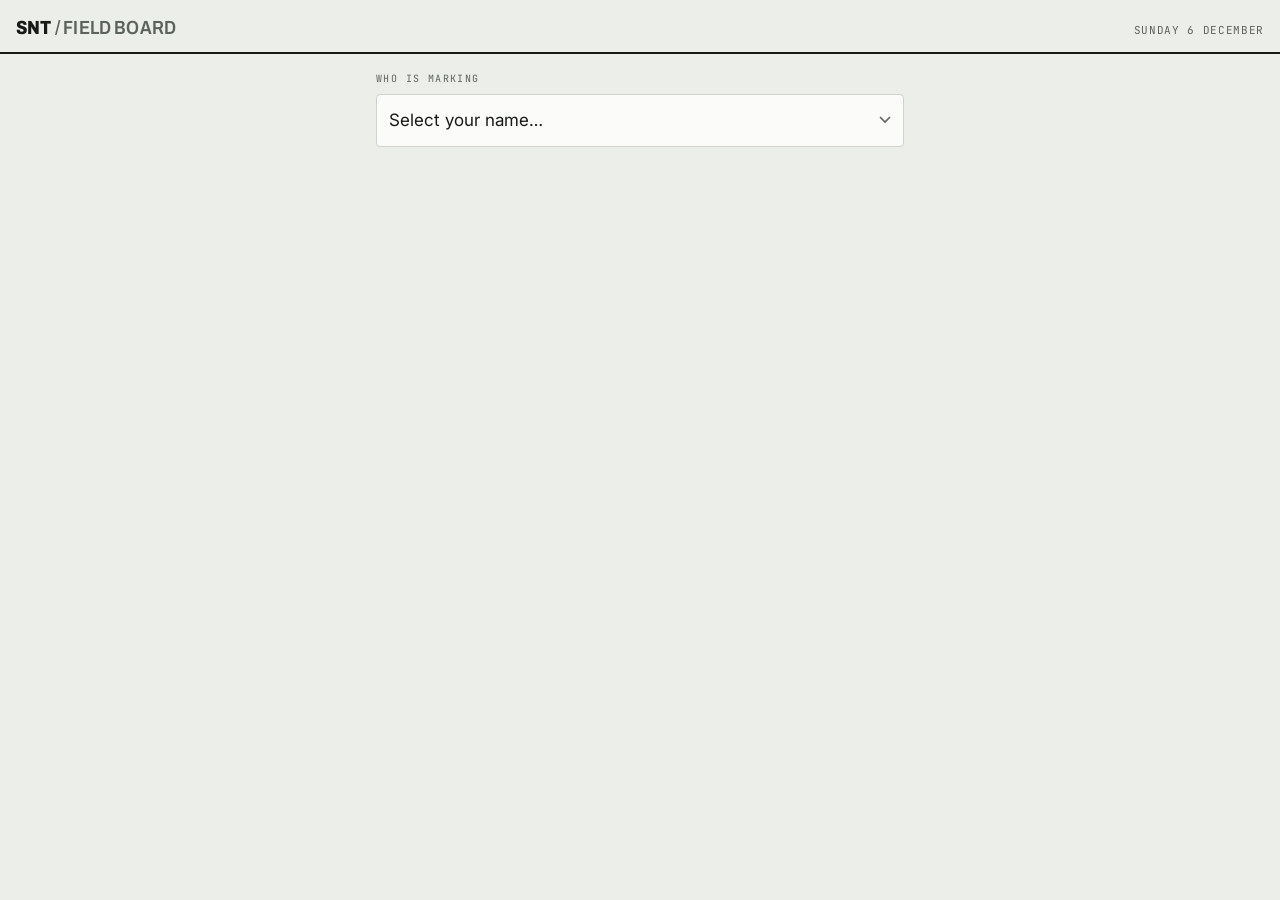
==== index.html @ 56787c3a "Add files via upload" ====
<!DOCTYPE html>
<html lang="en">
<head>
<meta charset="utf-8">
<meta name="viewport" content="width=device-width, initial-scale=1, viewport-fit=cover">
<meta name="theme-color" content="#ECEEEA">
<title>Mark your day — SNT Field Board</title>
<link rel="preconnect" href="https://fonts.googleapis.com">
<link rel="preconnect" href="https://fonts.gstatic.com" crossorigin>
<link href="https://fonts.googleapis.com/css2?family=Archivo:wght@600;700;800&family=Inter:wght@400;500;600;700&family=JetBrains+Mono:wght@400;700&display=swap" rel="stylesheet">
<link rel="stylesheet" href="style.css">
</head>
<body>

<div class="mast">
  <h1>SNT <span>/ Field Board</span></h1>
  <div class="date" id="mastDate"></div>
</div>

<main class="wrap">

  <!-- receipt shown after a successful mark -->
  <section class="receipt" id="receipt" hidden>
    <h2 id="receiptTitle">Marked for today</h2>
    <dl>
      <dt>Name</dt><dd id="rName"></dd>
      <dt>Status</dt><dd id="rStatus"></dd>
      <dt id="rLocLabel">Location</dt><dd id="rLoc"></dd>
      <dt>Time</dt><dd id="rTime"></dd>
    </dl>
    <button class="linkbtn" id="editBtn">Change today's entry</button>
  </section>

  <form id="form">
    <div class="step">
      <label class="eyebrow" for="mr">Who is marking</label>
      <select id="mr" required>
        <option value="">Select your name…</option>
      </select>
    </div>

    <div class="step" id="stepStatus" hidden>
      <span class="eyebrow">Today I am</span>
      <div class="statuses" id="statuses"></div>
    </div>

    <div class="step" id="stepWhere" hidden>
      <label class="eyebrow" for="zone">Zone</label>
      <select id="zone">
        <option value="">Select zone…</option>
      </select>
      <label class="eyebrow" for="city" style="margin-top:14px">Town / area</label>
      <select id="city" disabled>
        <option value="">Select zone first</option>
      </select>
      <label class="eyebrow" for="note" style="margin-top:14px">Note (optional)</label>
      <input type="text" id="note" maxlength="60" placeholder="e.g. with ASM, chemist meet">
    </div>

    <div class="submit" id="stepSubmit" hidden>
      <button type="submit" id="go">Mark my day</button>
      <p class="msg" id="msg"></p>
    </div>
  </form>
</main>

<script src="data.js"></script>
<script>
(function () {
  const $ = (id) => document.getElementById(id);
  const state = { mrId: "", status: "", zone: "", city: "" };
  const KEY_ME = "snt_fb_me";
  const KEY_DONE = "snt_fb_done";

  $("mastDate").textContent = prettyDateIST();

  /* ---- populate name dropdown ---- */
  const mrSel = $("mr");
  MRS.slice().sort((a, b) => a.name.localeCompare(b.name)).forEach((m) => {
    const o = document.createElement("option");
    o.value = m.id;
    o.textContent = m.name + " · " + m.division;
    mrSel.appendChild(o);
  });

  /* ---- status buttons ---- */
  const sBox = $("statuses");
  STATUSES.forEach((s) => {
    const b = document.createElement("button");
    b.type = "button";
    b.dataset.code = s.code;
    b.setAttribute("aria-pressed", "false");
    b.innerHTML = '<span class="dot"></span>' + s.label;
    b.addEventListener("click", () => pickStatus(s.code));
    sBox.appendChild(b);
  });

  /* ---- zone dropdown ---- */
  const zSel = $("zone"), cSel = $("city");
  ZONE_ORDER.forEach((z) => {
    const o = document.createElement("option");
    o.value = z; o.textContent = z;
    zSel.appendChild(o);
  });

  zSel.addEventListener("change", () => {
    state.zone = zSel.value;
    state.city = "";
    cSel.innerHTML = "";
    if (!state.zone) {
      cSel.disabled = true;
      cSel.innerHTML = '<option value="">Select zone first</option>';
    } else {
      cSel.disabled = false;
      cSel.appendChild(new Option("Select town…", ""));
      ZONES[state.zone].forEach((c) => cSel.appendChild(new Option(c, c)));
    }
    refresh();
  });
  cSel.addEventListener("change", () => { state.city = cSel.value; refresh(); });

  mrSel.addEventListener("change", () => {
    state.mrId = mrSel.value;
    if (state.mrId) localStorage.setItem(KEY_ME, state.mrId);
    $("stepStatus").hidden = !state.mrId;
    refresh();
  });

  function pickStatus(code) {
    state.status = code;
    [...sBox.children].forEach((b) =>
      b.setAttribute("aria-pressed", String(b.dataset.code === code))
    );
    const needsPlace = STATUSES.find((s) => s.code === code).field;
    $("stepWhere").hidden = !needsPlace;
    if (!needsPlace) { state.zone = ""; state.city = ""; zSel.value = ""; cSel.value = ""; }
    refresh();
  }

  function valid() {
    if (!state.mrId || !state.status) return false;
    const needsPlace = STATUSES.find((s) => s.code === state.status).field;
    return needsPlace ? !!(state.zone && state.city) : true;
  }
  function refresh() {
    $("stepSubmit").hidden = !state.status;
    $("go").disabled = !valid();
  }

  /* ---- submit ---- */
  $("form").addEventListener("submit", async (e) => {
    e.preventDefault();
    if (!valid()) return;
    const btn = $("go"), msg = $("msg");
    btn.disabled = true;
    btn.textContent = "Sending…";
    msg.className = "msg";
    msg.textContent = "";

    const mr = MRS.find((m) => m.id === state.mrId);
    const payload = {
      date: todayIST(),
      mrId: mr.id,
      mrName: mr.name,
      division: mr.division,
      status: state.status,
      zone: state.zone,
      city: state.city,
      note: $("note").value.trim(),
    };

    try {
      // text/plain keeps this a "simple request" — no CORS preflight,
      // which Apps Script web apps cannot answer.
      const res = await fetch(API_URL, {
        method: "POST",
        headers: { "Content-Type": "text/plain;charset=utf-8" },
        body: JSON.stringify(payload),
        redirect: "follow",
      });
      const out = await res.json();
      if (!out.ok) throw new Error(out.error || "Server rejected the entry");

      localStorage.setItem(KEY_DONE, JSON.stringify({ ...payload, time: out.time }));
      showReceipt({ ...payload, time: out.time }, out.updated);
    } catch (err) {
      btn.disabled = false;
      btn.textContent = "Mark my day";
      msg.className = "msg err";
      msg.textContent = "Could not send — check your connection and press again. (" + err.message + ")";
    }
  });

  /* ---- receipt ---- */
  function showReceipt(d, updated) {
    const st = STATUSES.find((s) => s.code === d.status);
    $("receiptTitle").textContent = updated ? "Entry updated" : "Marked for today";
    $("rName").textContent = d.mrName + " · " + d.division;
    $("rStatus").textContent = st ? st.label : d.status;
    if (d.city) {
      $("rLocLabel").hidden = false; $("rLoc").hidden = false;
      $("rLoc").textContent = d.city + ", " + d.zone;
    } else {
      $("rLocLabel").hidden = true; $("rLoc").hidden = true;
    }
    $("rTime").textContent = d.time || "—";
    $("receipt").hidden = false;
    $("form").hidden = true;
    window.scrollTo(0, 0);
  }

  $("editBtn").addEventListener("click", () => {
    $("receipt").hidden = true;
    $("form").hidden = false;
    $("go").disabled = false;
    $("go").textContent = "Update my entry";
  });

  /* ---- restore ---- */
  const done = JSON.parse(localStorage.getItem(KEY_DONE) || "null");
  if (done && done.date === todayIST()) {
    showReceipt(done, false);
  }
  const me = localStorage.getItem(KEY_ME);
  if (me && MRS.some((m) => m.id === me)) {
    mrSel.value = me;
    mrSel.dispatchEvent(new Event("change"));
  }
})();
</script>
</body>
</html>
---- style.css ----
:root {
  --paper:  #ECEEEA;
  --card:   #FBFCFA;
  --ink:    #171A17;
  --ink-2:  #5C635C;
  --rule:   #CFD3CC;
  --green:  #17624A;
  --alert:  #B4381E;
  --late:   #A35C09;

  --z-north:   #3B5BA5;
  --z-central: #6B4E9B;
  --z-south:   #0F7A6B;
  --z-west:    #9A6A0F;

  --r: 4px;
  --shadow: 0 1px 0 var(--rule);
}

* { box-sizing: border-box; margin: 0; padding: 0; -webkit-tap-highlight-color: transparent; }

body {
  background: var(--paper);
  color: var(--ink);
  font-family: "Inter", system-ui, -apple-system, "Segoe UI", sans-serif;
  font-size: 16px;
  line-height: 1.45;
  -webkit-font-smoothing: antialiased;
}

/* ---------- masthead ---------- */
.mast {
  border-bottom: 2px solid var(--ink);
  padding: 14px 16px 10px;
  display: flex; align-items: baseline; justify-content: space-between; gap: 12px;
}
.mast h1 {
  font-family: "Archivo", "Inter", sans-serif;
  font-weight: 800; font-stretch: 85%;
  font-size: 19px; letter-spacing: .01em; text-transform: uppercase;
}
.mast h1 span { color: var(--ink-2); font-weight: 600; }
.mast .date {
  font-family: "JetBrains Mono", ui-monospace, monospace;
  font-size: 11px; color: var(--ink-2); text-transform: uppercase; letter-spacing: .06em;
  text-align: right; white-space: nowrap;
}

/* ---------- generic ---------- */
.wrap { max-width: 560px; margin: 0 auto; padding: 18px 16px 64px; }
.eyebrow {
  font-family: "JetBrains Mono", ui-monospace, monospace;
  font-size: 10px; letter-spacing: .14em; text-transform: uppercase;
  color: var(--ink-2); margin-bottom: 8px; display: block;
}
.step { margin-bottom: 26px; }
.step[hidden] { display: none; }

select, input[type="text"] {
  width: 100%; font: inherit; font-size: 17px;
  padding: 13px 12px; background: var(--card);
  border: 1px solid var(--rule); border-radius: var(--r); color: var(--ink);
  appearance: none;
  background-image: url("data:image/svg+xml;utf8,<svg xmlns='http://www.w3.org/2000/svg' width='12' height='8'><path d='M1 1l5 5 5-5' stroke='%235C635C' stroke-width='1.6' fill='none'/></svg>");
  background-repeat: no-repeat; background-position: right 12px center;
}
input[type="text"] { background-image: none; }
select:focus-visible, input:focus-visible, button:focus-visible {
  outline: 2px solid var(--ink); outline-offset: 2px;
}
select:disabled { opacity: .45; }

/* ---------- status pills ---------- */
.statuses { display: grid; gap: 8px; }
.statuses button {
  font: inherit; font-size: 16px; text-align: left;
  padding: 14px 14px; background: var(--card); color: var(--ink);
  border: 1px solid var(--rule); border-radius: var(--r); cursor: pointer;
  display: flex; align-items: center; gap: 11px;
}
.statuses button .dot {
  width: 9px; height: 9px; border-radius: 50%; border: 1.5px solid var(--ink-2); flex: none;
}
.statuses button[aria-pressed="true"] {
  border-color: var(--ink); background: var(--ink); color: var(--paper);
}
.statuses button[aria-pressed="true"] .dot { background: var(--paper); border-color: var(--paper); }

/* ---------- submit ---------- */
.submit {
  position: sticky; bottom: 0; padding: 12px 0 0;
  background: linear-gradient(transparent, var(--paper) 22%);
}
.submit button {
  width: 100%; font-family: "Archivo", sans-serif; font-weight: 700; font-stretch: 88%;
  font-size: 17px; letter-spacing: .04em; text-transform: uppercase;
  padding: 17px; border: 0; border-radius: var(--r);
  background: var(--green); color: #fff; cursor: pointer;
}
.submit button:disabled { background: var(--rule); color: var(--ink-2); cursor: not-allowed; }

.msg { margin-top: 10px; font-size: 14px; min-height: 20px; }
.msg.err { color: var(--alert); }

/* ---------- receipt ---------- */
.receipt {
  background: var(--card); border: 1px solid var(--rule);
  border-left: 4px solid var(--green); border-radius: var(--r);
  padding: 18px; margin-bottom: 18px;
}
.receipt h2 {
  font-family: "Archivo", sans-serif; font-weight: 800; font-stretch: 85%;
  text-transform: uppercase; font-size: 15px; letter-spacing: .04em; margin-bottom: 10px;
}
.receipt dl { display: grid; grid-template-columns: 92px 1fr; gap: 6px 10px; font-size: 15px; }
.receipt dt { color: var(--ink-2); font-size: 13px; padding-top: 1px; }
.receipt dd { font-weight: 600; }
.linkbtn {
  background: none; border: 0; font: inherit; font-size: 14px; color: var(--ink-2);
  text-decoration: underline; text-underline-offset: 3px; cursor: pointer; padding: 8px 0;
}

/* ============ DASHBOARD ============ */
.tally {
  display: flex; align-items: baseline; gap: 10px; flex-wrap: wrap;
  padding: 14px 16px 12px; border-bottom: 1px solid var(--rule);
}
.tally .big {
  font-family: "Archivo", sans-serif; font-weight: 800; font-stretch: 80%;
  font-size: 34px; line-height: 1; letter-spacing: -.01em;
}
.tally .of { font-family: "JetBrains Mono", monospace; font-size: 13px; color: var(--ink-2); }
.tally .bar {
  flex: 1 1 180px; height: 8px; min-width: 120px;
  background: var(--rule); border-radius: 99px; overflow: hidden;
}
.tally .bar i { display: block; height: 100%; background: var(--green); transition: width .5s ease; }
.tally .refresh {
  font-family: "JetBrains Mono", monospace; font-size: 10px; color: var(--ink-2);
  letter-spacing: .06em; text-transform: uppercase;
  background: none; border: 1px solid var(--rule); border-radius: 99px;
  padding: 5px 10px; cursor: pointer;
}

.board {
  display: grid; gap: 12px; padding: 14px 16px 60px;
  grid-template-columns: repeat(auto-fit, minmax(250px, 1fr));
  max-width: 1500px; margin: 0 auto;
}
.box {
  background: var(--card); border: 1px solid var(--rule); border-radius: var(--r);
  border-top: 3px solid var(--zc, var(--ink)); overflow: hidden;
  display: flex; flex-direction: column;
}
.box > header {
  padding: 10px 12px 8px; display: flex; align-items: baseline; justify-content: space-between;
  gap: 8px; border-bottom: 1px solid var(--rule);
}
.box > header h2 {
  font-family: "Archivo", sans-serif; font-weight: 800; font-stretch: 82%;
  font-size: 13px; text-transform: uppercase; letter-spacing: .07em; color: var(--zc, var(--ink));
}
.box > header .n {
  font-family: "JetBrains Mono", monospace; font-size: 15px; font-weight: 700; color: var(--zc, var(--ink));
}
.box ul { list-style: none; }
.box li {
  padding: 9px 12px; border-bottom: 1px solid var(--rule);
  display: flex; align-items: baseline; justify-content: space-between; gap: 8px;
}
.box li:last-child { border-bottom: 0; }
.nm { font-weight: 650; font-size: 15px; }
.dv {
  font-family: "JetBrains Mono", monospace; font-size: 9px; letter-spacing: .07em;
  text-transform: uppercase; color: var(--ink-2);
  border: 1px solid var(--rule); border-radius: 99px; padding: 1px 6px; margin-left: 6px;
  vertical-align: 1px; white-space: nowrap;
}
.loc { font-size: 14px; color: var(--ink-2); text-align: right; white-space: nowrap; }
.tag-late {
  font-family: "JetBrains Mono", monospace; font-size: 9px; letter-spacing: .06em;
  color: var(--late); border: 1px solid var(--late); border-radius: 2px; padding: 0 3px; margin-left: 5px;
}
.empty { padding: 14px 12px; font-size: 13px; color: var(--ink-2); font-style: italic; }

/* the two summary boxes */
.box.offfield { --zc: var(--ink-2); }
.box.unmarked { --zc: var(--alert); grid-column: 1 / -1; }
.box.unmarked ul { display: grid; grid-template-columns: repeat(auto-fill, minmax(180px, 1fr)); }
.box.unmarked li { border-right: 1px solid var(--rule); }
.box.unmarked.clear .empty { color: var(--green); font-style: normal; font-weight: 600; }

@media (max-width: 480px) {
  .board { padding: 12px 12px 48px; }
  .tally .big { font-size: 28px; }
}
@media (prefers-reduced-motion: reduce) { * { transition: none !important; } }
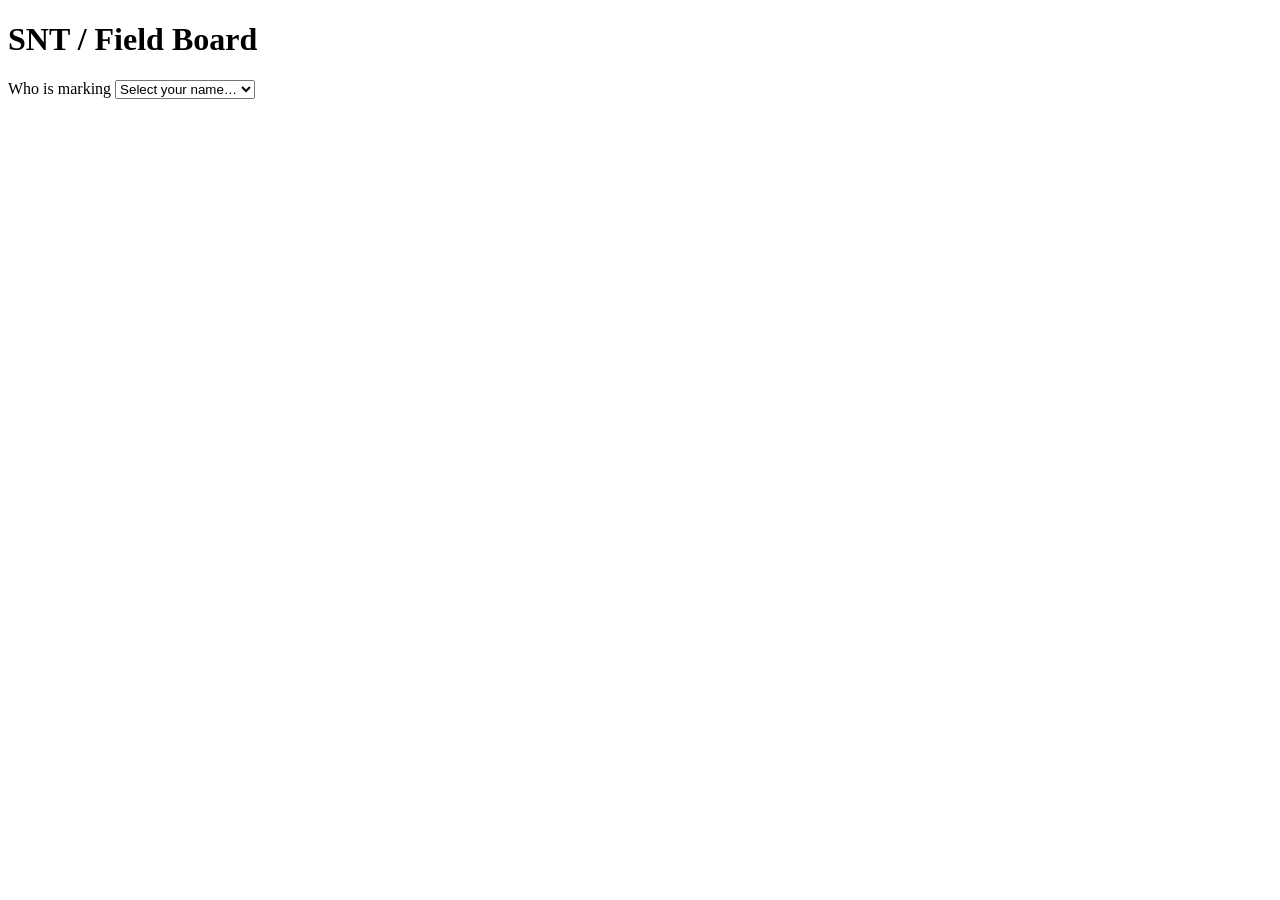
==== commit 537cd45a: "Update index.html" ====
--- a/index.html
+++ b/index.html
@@ -66,7 +66,7 @@
 
 <script src="data.js"></script>
 <script>
-(function () {
+(async function () {
   const $ = (id) => document.getElementById(id);
   const state = { mrId: "", status: "", zone: "", city: "" };
   const KEY_ME = "snt_fb_me";
@@ -74,8 +74,13 @@
 
   $("mastDate").textContent = prettyDateIST();
 
-  /* ---- populate name dropdown ---- */
+  /* ---- live MR list from the Master tab; built-in list if offline ---- */
   const mrSel = $("mr");
+  mrSel.innerHTML = '<option value="">Loading names…</option>';
+  mrSel.disabled = true;
+  await loadMaster();
+  mrSel.disabled = false;
+  mrSel.innerHTML = '<option value="">Select your name…</option>';
   MRS.slice().sort((a, b) => a.name.localeCompare(b.name)).forEach((m) => {
     const o = document.createElement("option");
     o.value = m.id;
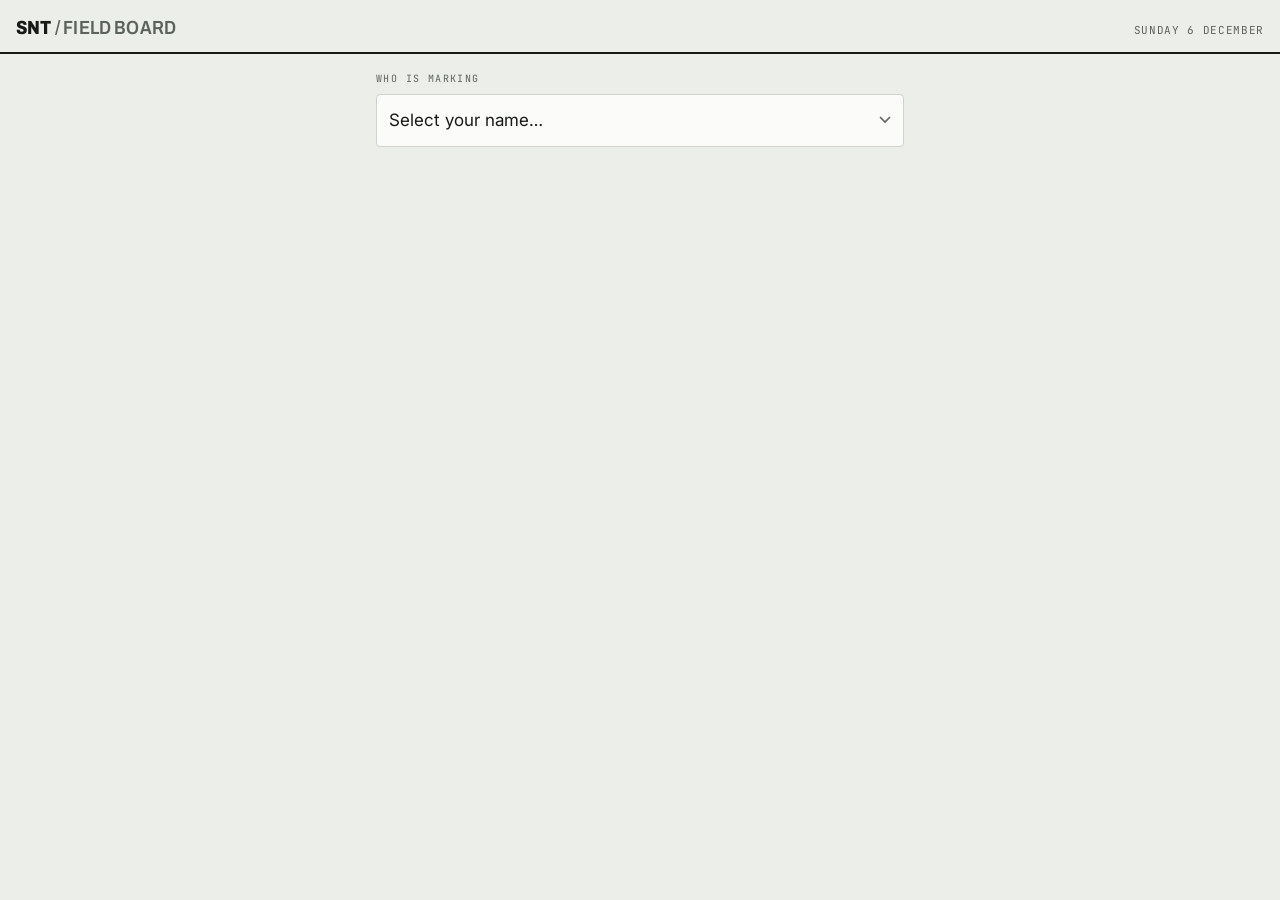
==== commit 6e0a31cd: "Explain Apps Script HTML responses instead of 'Unexpected token' JSON errors Both pages parsed the w" ====
--- a/index.html
+++ b/index.html
@@ -177,13 +177,11 @@
     try {
       // text/plain keeps this a "simple request" — no CORS preflight,
       // which Apps Script web apps cannot answer.
-      const res = await fetch(API_URL, {
+      const out = await apiFetch(API_URL, {
         method: "POST",
         headers: { "Content-Type": "text/plain;charset=utf-8" },
         body: JSON.stringify(payload),
-        redirect: "follow",
       });
-      const out = await res.json();
       if (!out.ok) throw new Error(out.error || "Server rejected the entry");
 
       localStorage.setItem(KEY_DONE, JSON.stringify({ ...payload, time: out.time }));
@@ -192,7 +190,9 @@
       btn.disabled = false;
       btn.textContent = "Mark my day";
       msg.className = "msg err";
-      msg.textContent = "Could not send — check your connection and press again. (" + err.message + ")";
+      msg.textContent = err.apiConfig
+        ? err.message + "."
+        : "Could not send — check your connection and press again. (" + err.message + ")";
     }
   });
 
--- a/style.css
+++ b/style.css
@@ -0,0 +1,210 @@
+:root {
+  --paper:  #ECEEEA;
+  --card:   #FBFCFA;
+  --ink:    #171A17;
+  --ink-2:  #5C635C;
+  --rule:   #CFD3CC;
+  --green:  #17624A;
+  --alert:  #B4381E;
+  --late:   #A35C09;
+
+  --z-north:   #3B5BA5;
+  --z-central: #6B4E9B;
+  --z-south:   #0F7A6B;
+  --z-west:    #9A6A0F;
+
+  --r: 4px;
+  --shadow: 0 1px 0 var(--rule);
+}
+
+* { box-sizing: border-box; margin: 0; padding: 0; -webkit-tap-highlight-color: transparent; }
+
+body {
+  background: var(--paper);
+  color: var(--ink);
+  font-family: "Inter", system-ui, -apple-system, "Segoe UI", sans-serif;
+  font-size: 16px;
+  line-height: 1.45;
+  -webkit-font-smoothing: antialiased;
+}
+
+/* ---------- masthead ---------- */
+.mast {
+  border-bottom: 2px solid var(--ink);
+  padding: 14px 16px 10px;
+  display: flex; align-items: baseline; justify-content: space-between; gap: 12px;
+}
+.mast h1 {
+  font-family: "Archivo", "Inter", sans-serif;
+  font-weight: 800; font-stretch: 85%;
+  font-size: 19px; letter-spacing: .01em; text-transform: uppercase;
+}
+.mast h1 span { color: var(--ink-2); font-weight: 600; }
+.mast .date {
+  font-family: "JetBrains Mono", ui-monospace, monospace;
+  font-size: 11px; color: var(--ink-2); text-transform: uppercase; letter-spacing: .06em;
+  text-align: right; white-space: nowrap;
+}
+
+/* ---------- generic ---------- */
+.wrap { max-width: 560px; margin: 0 auto; padding: 18px 16px 64px; }
+.eyebrow {
+  font-family: "JetBrains Mono", ui-monospace, monospace;
+  font-size: 10px; letter-spacing: .14em; text-transform: uppercase;
+  color: var(--ink-2); margin-bottom: 8px; display: block;
+}
+.step { margin-bottom: 26px; }
+.step[hidden] { display: none; }
+
+select, input[type="text"] {
+  width: 100%; font: inherit; font-size: 17px;
+  padding: 13px 12px; background: var(--card);
+  border: 1px solid var(--rule); border-radius: var(--r); color: var(--ink);
+  appearance: none;
+  background-image: url("data:image/svg+xml;utf8,<svg xmlns='http://www.w3.org/2000/svg' width='12' height='8'><path d='M1 1l5 5 5-5' stroke='%235C635C' stroke-width='1.6' fill='none'/></svg>");
+  background-repeat: no-repeat; background-position: right 12px center;
+}
+input[type="text"] { background-image: none; }
+select:focus-visible, input:focus-visible, button:focus-visible {
+  outline: 2px solid var(--ink); outline-offset: 2px;
+}
+select:disabled { opacity: .45; }
+
+/* ---------- status pills ---------- */
+.statuses { display: grid; gap: 8px; }
+.statuses button {
+  font: inherit; font-size: 16px; text-align: left;
+  padding: 14px 14px; background: var(--card); color: var(--ink);
+  border: 1px solid var(--rule); border-radius: var(--r); cursor: pointer;
+  display: flex; align-items: center; gap: 11px;
+}
+.statuses button .dot {
+  width: 9px; height: 9px; border-radius: 50%; border: 1.5px solid var(--ink-2); flex: none;
+}
+.statuses button[aria-pressed="true"] {
+  border-color: var(--ink); background: var(--ink); color: var(--paper);
+}
+.statuses button[aria-pressed="true"] .dot { background: var(--paper); border-color: var(--paper); }
+
+/* ---------- submit ---------- */
+.submit {
+  position: sticky; bottom: 0; padding: 12px 0 0;
+  background: linear-gradient(transparent, var(--paper) 22%);
+}
+.submit button {
+  width: 100%; font-family: "Archivo", sans-serif; font-weight: 700; font-stretch: 88%;
+  font-size: 17px; letter-spacing: .04em; text-transform: uppercase;
+  padding: 17px; border: 0; border-radius: var(--r);
+  background: var(--green); color: #fff; cursor: pointer;
+}
+.submit button:disabled { background: var(--rule); color: var(--ink-2); cursor: not-allowed; }
+
+.msg { margin-top: 10px; font-size: 14px; min-height: 20px; }
+.msg.err { color: var(--alert); }
+
+/* ---------- receipt ---------- */
+.receipt {
+  background: var(--card); border: 1px solid var(--rule);
+  border-left: 4px solid var(--green); border-radius: var(--r);
+  padding: 18px; margin-bottom: 18px;
+}
+.receipt h2 {
+  font-family: "Archivo", sans-serif; font-weight: 800; font-stretch: 85%;
+  text-transform: uppercase; font-size: 15px; letter-spacing: .04em; margin-bottom: 10px;
+}
+.receipt dl { display: grid; grid-template-columns: 92px 1fr; gap: 6px 10px; font-size: 15px; }
+.receipt dt { color: var(--ink-2); font-size: 13px; padding-top: 1px; }
+.receipt dd { font-weight: 600; }
+.linkbtn {
+  background: none; border: 0; font: inherit; font-size: 14px; color: var(--ink-2);
+  text-decoration: underline; text-underline-offset: 3px; cursor: pointer; padding: 8px 0;
+}
+
+/* ============ DASHBOARD ============ */
+.tally {
+  display: flex; align-items: baseline; gap: 10px; flex-wrap: wrap;
+  padding: 14px 16px 12px; border-bottom: 1px solid var(--rule);
+}
+.tally .big {
+  font-family: "Archivo", sans-serif; font-weight: 800; font-stretch: 80%;
+  font-size: 34px; line-height: 1; letter-spacing: -.01em;
+}
+.tally .of { font-family: "JetBrains Mono", monospace; font-size: 13px; color: var(--ink-2); }
+.tally .bar {
+  flex: 1 1 180px; height: 8px; min-width: 120px;
+  background: var(--rule); border-radius: 99px; overflow: hidden;
+}
+.tally .bar i { display: block; height: 100%; background: var(--green); transition: width .5s ease; }
+.tally .refresh {
+  font-family: "JetBrains Mono", monospace; font-size: 10px; color: var(--ink-2);
+  letter-spacing: .06em; text-transform: uppercase;
+  background: none; border: 1px solid var(--rule); border-radius: 99px;
+  padding: 5px 10px; cursor: pointer;
+}
+
+/* 2x2, laid out like the Gujarat map:
+     North      | Central
+     Saurashtra | South
+   then a 2-up summary row underneath.  */
+.board {
+  display: grid; gap: 12px; padding: 14px 16px 60px;
+  grid-template-columns: 1fr 1fr;
+  align-items: start;
+  max-width: 1100px; margin: 0 auto;
+}
+.box {
+  background: var(--card); border: 1px solid var(--rule); border-radius: var(--r);
+  border-top: 3px solid var(--zc, var(--ink)); overflow: hidden;
+  display: flex; flex-direction: column;
+}
+.box > header {
+  padding: 10px 12px 8px; display: flex; align-items: baseline; justify-content: space-between;
+  gap: 8px; border-bottom: 1px solid var(--rule);
+}
+.box > header h2 {
+  font-family: "Archivo", sans-serif; font-weight: 800; font-stretch: 82%;
+  font-size: 13px; text-transform: uppercase; letter-spacing: .07em; color: var(--zc, var(--ink));
+}
+.box > header .n {
+  font-family: "JetBrains Mono", monospace; font-size: 15px; font-weight: 700; color: var(--zc, var(--ink));
+}
+.box ul { list-style: none; }
+.box li {
+  padding: 9px 12px; border-bottom: 1px solid var(--rule);
+  display: flex; align-items: baseline; justify-content: space-between; gap: 8px;
+}
+.box li:last-child { border-bottom: 0; }
+.nm { font-weight: 650; font-size: 15px; }
+.dv {
+  font-family: "JetBrains Mono", monospace; font-size: 9px; letter-spacing: .07em;
+  text-transform: uppercase; color: var(--ink-2);
+  border: 1px solid var(--rule); border-radius: 99px; padding: 1px 6px; margin-left: 6px;
+  vertical-align: 1px; white-space: nowrap;
+}
+.loc { font-size: 14px; color: var(--ink-2); text-align: right; white-space: nowrap; }
+.tag-late {
+  font-family: "JetBrains Mono", monospace; font-size: 9px; letter-spacing: .06em;
+  color: var(--late); border: 1px solid var(--late); border-radius: 2px; padding: 0 3px; margin-left: 5px;
+}
+.empty { padding: 14px 12px; font-size: 13px; color: var(--ink-2); font-style: italic; }
+
+/* the four zone boxes hold a floor height so an empty zone
+   doesn't make the 2x2 grid look broken */
+.box.zone { min-height: 128px; }
+
+/* summary row: the two boxes sit side by side under the map */
+.box.offfield { --zc: var(--ink-2); }
+.box.unmarked { --zc: var(--alert); }
+.box.unmarked.clear .empty { color: var(--green); font-style: normal; font-weight: 600; }
+
+/* the map row gets a hairline gutter so it reads as one unit */
+.board .rule {
+  grid-column: 1 / -1; height: 0; border-top: 1px solid var(--rule); margin: 4px 0 0;
+}
+
+@media (max-width: 720px) {
+  .board { grid-template-columns: 1fr; padding: 12px 12px 48px; }
+  .box.zone { min-height: 0; }
+  .tally .big { font-size: 28px; }
+}
+@media (prefers-reduced-motion: reduce) { * { transition: none !important; } }
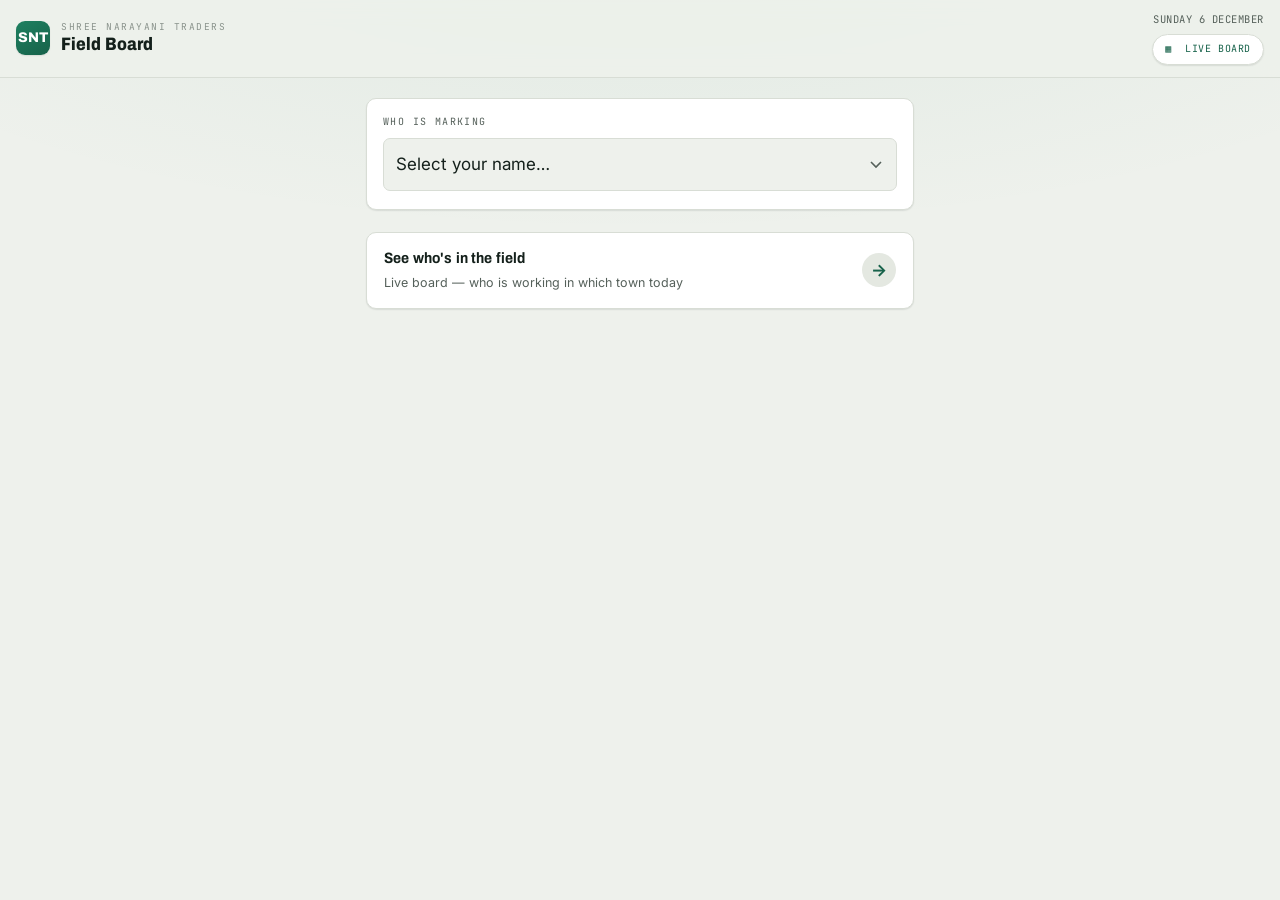
==== commit 448248e9: "Redesign UI, add Ahmedabad zone, multi-select towns/zones, remove HQ & LATE - Remove the 'Travelling" ====
--- a/index.html
+++ b/index.html
@@ -3,7 +3,7 @@
 <head>
 <meta charset="utf-8">
 <meta name="viewport" content="width=device-width, initial-scale=1, viewport-fit=cover">
-<meta name="theme-color" content="#ECEEEA">
+<meta name="theme-color" content="#EEF1EC">
 <title>Mark your day — SNT Field Board</title>
 <link rel="preconnect" href="https://fonts.googleapis.com">
 <link rel="preconnect" href="https://fonts.gstatic.com" crossorigin>
@@ -12,20 +12,29 @@
 </head>
 <body>
 
-<div class="mast">
-  <h1>SNT <span>/ Field Board</span></h1>
-  <div class="date" id="mastDate"></div>
-</div>
+<header class="mast">
+  <div class="brand">
+    <div class="logo">SNT</div>
+    <div class="tt">
+      <span class="co">Shree Narayani Traders</span>
+      <h1>Field Board</h1>
+    </div>
+  </div>
+  <div style="display:flex;flex-direction:column;align-items:flex-end;gap:7px">
+    <div class="date" id="mastDate"></div>
+    <a class="pill" href="dashboard.html">▦&nbsp; Live board</a>
+  </div>
+</header>
 
 <main class="wrap">
 
   <!-- receipt shown after a successful mark -->
   <section class="receipt" id="receipt" hidden>
-    <h2 id="receiptTitle">Marked for today</h2>
+    <div class="rok"><span class="check">✓</span><h2 id="receiptTitle">Marked for today</h2></div>
     <dl>
       <dt>Name</dt><dd id="rName"></dd>
       <dt>Status</dt><dd id="rStatus"></dd>
-      <dt id="rLocLabel">Location</dt><dd id="rLoc"></dd>
+      <dt id="rLocLabel">Where</dt><dd id="rLoc"></dd>
       <dt>Time</dt><dd id="rTime"></dd>
     </dl>
     <button class="linkbtn" id="editBtn">Change today's entry</button>
@@ -45,15 +54,13 @@
     </div>
 
     <div class="step" id="stepWhere" hidden>
-      <label class="eyebrow" for="zone">Zone</label>
-      <select id="zone">
-        <option value="">Select zone…</option>
-      </select>
-      <label class="eyebrow" for="city" style="margin-top:14px">Town / area</label>
-      <select id="city" disabled>
-        <option value="">Select zone first</option>
-      </select>
-      <label class="eyebrow" for="note" style="margin-top:14px">Note (optional)</label>
+      <span class="eyebrow">Zones <span class="req">— pick one or more</span></span>
+      <div class="chips" id="zoneChips"></div>
+
+      <span class="eyebrow" style="margin-top:18px">Towns / areas <span class="req">— pick all you'll cover</span></span>
+      <div id="townWrap"></div>
+
+      <label class="eyebrow" for="note" style="margin-top:18px">Note (optional)</label>
       <input type="text" id="note" maxlength="60" placeholder="e.g. with ASM, chemist meet">
     </div>
 
@@ -62,17 +69,28 @@
       <p class="msg" id="msg"></p>
     </div>
   </form>
+
+  <a class="boardlink" href="dashboard.html">
+    <div class="bl-txt">
+      <strong>See who's in the field</strong>
+      <span>Live board — who is working in which town today</span>
+    </div>
+    <span class="bl-go">→</span>
+  </a>
 </main>
 
 <script src="data.js"></script>
 <script>
 (async function () {
   const $ = (id) => document.getElementById(id);
-  const state = { mrId: "", status: "", zone: "", city: "" };
+  const state = { mrId: "", status: "", zones: [], cities: [] };
   const KEY_ME = "snt_fb_me";
   const KEY_DONE = "snt_fb_done";
 
   $("mastDate").textContent = prettyDateIST();
+
+  const esc = (s) => String(s == null ? "" : s).replace(/[&<>"]/g, (c) =>
+    ({ "&": "&amp;", "<": "&lt;", ">": "&gt;", '"': "&quot;" }[c]));
 
   /* ---- live MR list from the Master tab; built-in list if offline ---- */
   const mrSel = $("mr");
@@ -100,29 +118,70 @@
     sBox.appendChild(b);
   });
 
-  /* ---- zone dropdown ---- */
-  const zSel = $("zone"), cSel = $("city");
+  /* ---- zone chips (multi-select) ---- */
+  const zBox = $("zoneChips");
   ZONE_ORDER.forEach((z) => {
-    const o = document.createElement("option");
-    o.value = z; o.textContent = z;
-    zSel.appendChild(o);
-  });
-
-  zSel.addEventListener("change", () => {
-    state.zone = zSel.value;
-    state.city = "";
-    cSel.innerHTML = "";
-    if (!state.zone) {
-      cSel.disabled = true;
-      cSel.innerHTML = '<option value="">Select zone first</option>';
+    const b = document.createElement("button");
+    b.type = "button"; b.className = "chip"; b.dataset.zone = z;
+    b.style.setProperty("--cc", "var(" + ZONE_KEY[z].var + ")");
+    b.setAttribute("aria-pressed", "false");
+    b.innerHTML = '<span class="tick"></span>' + esc(z);
+    b.addEventListener("click", () => toggleZone(z, b));
+    zBox.appendChild(b);
+  });
+
+  function toggleZone(z, btn) {
+    const i = state.zones.indexOf(z);
+    if (i >= 0) {
+      state.zones.splice(i, 1);
+      state.cities = state.cities.filter((c) => CITY_TO_ZONE[c] !== z);
+      btn.setAttribute("aria-pressed", "false");
     } else {
-      cSel.disabled = false;
-      cSel.appendChild(new Option("Select town…", ""));
-      ZONES[state.zone].forEach((c) => cSel.appendChild(new Option(c, c)));
-    }
+      state.zones.push(z);
+      btn.setAttribute("aria-pressed", "true");
+    }
+    renderTowns();
     refresh();
-  });
-  cSel.addEventListener("change", () => { state.city = cSel.value; refresh(); });
+  }
+
+  /* ---- town chips (multi-select), grouped by the chosen zones ---- */
+  function renderTowns() {
+    const wrap = $("townWrap");
+    wrap.innerHTML = "";
+    const picked = ZONE_ORDER.filter((z) => state.zones.includes(z));
+    if (!picked.length) {
+      wrap.innerHTML = '<p class="emptytowns">Pick a zone above to choose towns.</p>';
+      return;
+    }
+    picked.forEach((z) => {
+      const block = document.createElement("div");
+      block.className = "townzone";
+      block.style.setProperty("--cc", "var(" + ZONE_KEY[z].var + ")");
+      const lbl = document.createElement("div");
+      lbl.className = "zlabel"; lbl.textContent = z;
+      block.appendChild(lbl);
+      const chips = document.createElement("div");
+      chips.className = "chips";
+      ZONES[z].forEach((c) => {
+        const b = document.createElement("button");
+        b.type = "button"; b.className = "chip";
+        b.style.setProperty("--cc", "var(" + ZONE_KEY[z].var + ")");
+        b.setAttribute("aria-pressed", String(state.cities.includes(c)));
+        b.innerHTML = '<span class="tick"></span>' + esc(c);
+        b.addEventListener("click", () => toggleCity(c, b));
+        chips.appendChild(b);
+      });
+      block.appendChild(chips);
+      wrap.appendChild(block);
+    });
+  }
+
+  function toggleCity(c, btn) {
+    const i = state.cities.indexOf(c);
+    if (i >= 0) { state.cities.splice(i, 1); btn.setAttribute("aria-pressed", "false"); }
+    else { state.cities.push(c); btn.setAttribute("aria-pressed", "true"); }
+    refresh();
+  }
 
   mrSel.addEventListener("change", () => {
     state.mrId = mrSel.value;
@@ -138,14 +197,20 @@
     );
     const needsPlace = STATUSES.find((s) => s.code === code).field;
     $("stepWhere").hidden = !needsPlace;
-    if (!needsPlace) { state.zone = ""; state.city = ""; zSel.value = ""; cSel.value = ""; }
+    if (needsPlace) {
+      if (!$("townWrap").children.length) renderTowns();
+    } else {
+      state.zones = []; state.cities = [];
+      [...zBox.children].forEach((b) => b.setAttribute("aria-pressed", "false"));
+      renderTowns();
+    }
     refresh();
   }
 
   function valid() {
     if (!state.mrId || !state.status) return false;
     const needsPlace = STATUSES.find((s) => s.code === state.status).field;
-    return needsPlace ? !!(state.zone && state.city) : true;
+    return needsPlace ? state.cities.length > 0 : true;
   }
   function refresh() {
     $("stepSubmit").hidden = !state.status;
@@ -163,14 +228,15 @@
     msg.textContent = "";
 
     const mr = MRS.find((m) => m.id === state.mrId);
+    const zonesUsed = ZONE_ORDER.filter((z) => state.cities.some((c) => CITY_TO_ZONE[c] === z));
     const payload = {
       date: todayIST(),
       mrId: mr.id,
       mrName: mr.name,
       division: mr.division,
       status: state.status,
-      zone: state.zone,
-      city: state.city,
+      zone: zonesUsed.join(", "),
+      city: state.cities.join(", "),
       note: $("note").value.trim(),
     };
 
@@ -204,7 +270,7 @@
     $("rStatus").textContent = st ? st.label : d.status;
     if (d.city) {
       $("rLocLabel").hidden = false; $("rLoc").hidden = false;
-      $("rLoc").textContent = d.city + ", " + d.zone;
+      $("rLoc").textContent = d.city + (d.zone ? "  ·  " + d.zone : "");
     } else {
       $("rLocLabel").hidden = true; $("rLoc").hidden = true;
     }
--- a/style.css
+++ b/style.css
@@ -1,210 +1,365 @@
 :root {
-  --paper:  #ECEEEA;
-  --card:   #FBFCFA;
-  --ink:    #171A17;
-  --ink-2:  #5C635C;
-  --rule:   #CFD3CC;
-  --green:  #17624A;
-  --alert:  #B4381E;
-  --late:   #A35C09;
-
-  --z-north:   #3B5BA5;
-  --z-central: #6B4E9B;
-  --z-south:   #0F7A6B;
-  --z-west:    #9A6A0F;
-
-  --r: 4px;
-  --shadow: 0 1px 0 var(--rule);
+  /* surfaces & ink */
+  --paper:   #EEF1EC;
+  --paper-2: #E4E8E1;
+  --card:    #FFFFFF;
+  --ink:     #14201B;
+  --ink-2:   #55605A;
+  --ink-3:   #8A938C;
+  --rule:    #D8DDD5;
+  --rule-2:  #E8EBE4;
+
+  /* brand */
+  --brand:   #17624A;
+  --brand-2: #1E8060;
+  --brand-ink: #0C3B2C;
+  --alert:   #B4381E;
+
+  /* zones — validated for distinctness on the card surface */
+  --z-ahmedabad: #C0392B;
+  --z-north:     #2F6BB0;
+  --z-central:   #9B3B8C;
+  --z-south:     #0E8B6E;
+  --z-west:      #B58A0A;
+
+  --r:   10px;
+  --r-sm: 7px;
+  --shadow-1: 0 1px 2px rgba(20,32,27,.06), 0 1px 1px rgba(20,32,27,.04);
+  --shadow-2: 0 4px 14px rgba(20,32,27,.09), 0 1px 3px rgba(20,32,27,.06);
 }
 
 * { box-sizing: border-box; margin: 0; padding: 0; -webkit-tap-highlight-color: transparent; }
 
+html { scroll-behavior: smooth; }
+
 body {
-  background: var(--paper);
+  background:
+    radial-gradient(120% 60% at 50% -10%, rgba(30,128,96,.07), transparent 60%),
+    var(--paper);
   color: var(--ink);
   font-family: "Inter", system-ui, -apple-system, "Segoe UI", sans-serif;
   font-size: 16px;
   line-height: 1.45;
   -webkit-font-smoothing: antialiased;
+  min-height: 100vh;
 }
 
 /* ---------- masthead ---------- */
 .mast {
-  border-bottom: 2px solid var(--ink);
-  padding: 14px 16px 10px;
-  display: flex; align-items: baseline; justify-content: space-between; gap: 12px;
+  position: sticky; top: 0; z-index: 20;
+  background: rgba(238,241,236,.86);
+  backdrop-filter: saturate(1.4) blur(10px);
+  -webkit-backdrop-filter: saturate(1.4) blur(10px);
+  border-bottom: 1px solid var(--rule);
+  padding: 12px 16px;
+  display: flex; align-items: center; justify-content: space-between; gap: 12px;
+}
+.mast .brand { display: flex; align-items: center; gap: 11px; min-width: 0; }
+.mast .logo {
+  width: 34px; height: 34px; border-radius: 9px; flex: none;
+  background: linear-gradient(150deg, var(--brand-2), var(--brand));
+  color: #fff; display: grid; place-items: center;
+  font-family: "Archivo", sans-serif; font-weight: 800; font-size: 14px;
+  letter-spacing: .02em; box-shadow: var(--shadow-1);
+}
+.mast .tt { min-width: 0; }
+.mast .co {
+  display: block;
+  font-family: "JetBrains Mono", ui-monospace, monospace;
+  font-size: 9.5px; letter-spacing: .16em; text-transform: uppercase;
+  color: var(--ink-3); line-height: 1;
+  white-space: nowrap; overflow: hidden; text-overflow: ellipsis;
 }
 .mast h1 {
   font-family: "Archivo", "Inter", sans-serif;
   font-weight: 800; font-stretch: 85%;
-  font-size: 19px; letter-spacing: .01em; text-transform: uppercase;
+  font-size: 18px; letter-spacing: .005em; line-height: 1.15; margin-top: 3px;
 }
 .mast h1 span { color: var(--ink-2); font-weight: 600; }
 .mast .date {
   font-family: "JetBrains Mono", ui-monospace, monospace;
-  font-size: 11px; color: var(--ink-2); text-transform: uppercase; letter-spacing: .06em;
+  font-size: 10.5px; color: var(--ink-2); text-transform: uppercase; letter-spacing: .05em;
   text-align: right; white-space: nowrap;
 }
 
 /* ---------- generic ---------- */
-.wrap { max-width: 560px; margin: 0 auto; padding: 18px 16px 64px; }
+.wrap { max-width: 580px; margin: 0 auto; padding: 20px 16px 40px; }
 .eyebrow {
   font-family: "JetBrains Mono", ui-monospace, monospace;
   font-size: 10px; letter-spacing: .14em; text-transform: uppercase;
-  color: var(--ink-2); margin-bottom: 8px; display: block;
-}
-.step { margin-bottom: 26px; }
+  color: var(--ink-2); margin-bottom: 9px; display: block;
+}
+.eyebrow .req { color: var(--alert); }
+.step {
+  margin-bottom: 16px; background: var(--card);
+  border: 1px solid var(--rule); border-radius: var(--r);
+  padding: 16px 16px 18px; box-shadow: var(--shadow-1);
+}
 .step[hidden] { display: none; }
+.hint { font-size: 12.5px; color: var(--ink-3); margin-top: -3px; margin-bottom: 12px; }
 
 select, input[type="text"] {
   width: 100%; font: inherit; font-size: 17px;
-  padding: 13px 12px; background: var(--card);
-  border: 1px solid var(--rule); border-radius: var(--r); color: var(--ink);
+  padding: 13px 12px; background: var(--paper);
+  border: 1px solid var(--rule); border-radius: var(--r-sm); color: var(--ink);
   appearance: none;
-  background-image: url("data:image/svg+xml;utf8,<svg xmlns='http://www.w3.org/2000/svg' width='12' height='8'><path d='M1 1l5 5 5-5' stroke='%235C635C' stroke-width='1.6' fill='none'/></svg>");
-  background-repeat: no-repeat; background-position: right 12px center;
+  background-image: url("data:image/svg+xml;utf8,<svg xmlns='http://www.w3.org/2000/svg' width='12' height='8'><path d='M1 1l5 5 5-5' stroke='%2355605A' stroke-width='1.6' fill='none'/></svg>");
+  background-repeat: no-repeat; background-position: right 14px center;
+  transition: border-color .15s ease, box-shadow .15s ease;
 }
 input[type="text"] { background-image: none; }
+select:focus, input:focus {
+  outline: none; border-color: var(--brand-2);
+  box-shadow: 0 0 0 3px rgba(30,128,96,.16);
+}
 select:focus-visible, input:focus-visible, button:focus-visible {
-  outline: 2px solid var(--ink); outline-offset: 2px;
-}
-select:disabled { opacity: .45; }
+  outline: 2px solid var(--brand-ink); outline-offset: 2px;
+}
+select:disabled { opacity: .5; }
 
 /* ---------- status pills ---------- */
-.statuses { display: grid; gap: 8px; }
+.statuses { display: grid; gap: 9px; }
 .statuses button {
-  font: inherit; font-size: 16px; text-align: left;
-  padding: 14px 14px; background: var(--card); color: var(--ink);
-  border: 1px solid var(--rule); border-radius: var(--r); cursor: pointer;
-  display: flex; align-items: center; gap: 11px;
-}
+  font: inherit; font-size: 16px; font-weight: 550; text-align: left;
+  padding: 15px 15px; background: var(--paper); color: var(--ink);
+  border: 1px solid var(--rule); border-radius: var(--r-sm); cursor: pointer;
+  display: flex; align-items: center; gap: 12px;
+  transition: transform .08s ease, border-color .15s ease, background .15s ease;
+}
+.statuses button:active { transform: scale(.99); }
 .statuses button .dot {
-  width: 9px; height: 9px; border-radius: 50%; border: 1.5px solid var(--ink-2); flex: none;
+  width: 11px; height: 11px; border-radius: 50%; border: 2px solid var(--ink-3); flex: none;
+  transition: background .15s ease, border-color .15s ease;
 }
 .statuses button[aria-pressed="true"] {
-  border-color: var(--ink); background: var(--ink); color: var(--paper);
-}
-.statuses button[aria-pressed="true"] .dot { background: var(--paper); border-color: var(--paper); }
+  border-color: var(--brand); background: var(--brand); color: #fff;
+  box-shadow: var(--shadow-1);
+}
+.statuses button[aria-pressed="true"] .dot {
+  background: #fff; border-color: #fff;
+  box-shadow: inset 0 0 0 2.5px var(--brand);
+}
+
+/* ---------- chips (zones & towns, multi-select) ---------- */
+.chips { display: flex; flex-wrap: wrap; gap: 8px; }
+.chip {
+  --cc: var(--ink);
+  font: inherit; font-size: 14.5px; font-weight: 550;
+  padding: 9px 13px; min-height: 40px;
+  background: var(--paper); color: var(--ink);
+  border: 1.5px solid var(--rule); border-radius: 99px; cursor: pointer;
+  display: inline-flex; align-items: center; gap: 7px;
+  transition: transform .08s ease, border-color .15s ease, background .15s ease;
+}
+.chip:active { transform: scale(.96); }
+.chip .tick {
+  width: 8px; height: 8px; border-radius: 50%; background: var(--cc);
+  flex: none; opacity: .55; transition: opacity .15s ease, transform .15s ease;
+}
+.chip[aria-pressed="true"] {
+  border-color: var(--cc);
+  background: color-mix(in srgb, var(--cc) 15%, var(--card));
+  color: color-mix(in srgb, var(--cc) 72%, var(--ink));
+  font-weight: 650;
+}
+.chip[aria-pressed="true"] .tick { opacity: 1; transform: scale(1.15); }
+
+.townzone { margin-top: 14px; }
+.townzone:first-child { margin-top: 0; }
+.townzone > .zlabel {
+  display: flex; align-items: center; gap: 7px; margin-bottom: 9px;
+  font-family: "JetBrains Mono", monospace; font-size: 10.5px;
+  letter-spacing: .1em; text-transform: uppercase; color: var(--ink-2);
+}
+.townzone > .zlabel::before {
+  content: ""; width: 9px; height: 9px; border-radius: 3px; background: var(--cc, var(--ink));
+}
+.emptytowns { font-size: 13.5px; color: var(--ink-3); font-style: italic; }
 
 /* ---------- submit ---------- */
 .submit {
-  position: sticky; bottom: 0; padding: 12px 0 0;
-  background: linear-gradient(transparent, var(--paper) 22%);
+  position: sticky; bottom: 0; padding: 14px 0 max(10px, env(safe-area-inset-bottom));
+  background: linear-gradient(transparent, var(--paper) 30%);
+  z-index: 10;
 }
 .submit button {
-  width: 100%; font-family: "Archivo", sans-serif; font-weight: 700; font-stretch: 88%;
-  font-size: 17px; letter-spacing: .04em; text-transform: uppercase;
+  width: 100%; font-family: "Archivo", sans-serif; font-weight: 700; font-stretch: 90%;
+  font-size: 17px; letter-spacing: .03em; text-transform: uppercase;
   padding: 17px; border: 0; border-radius: var(--r);
-  background: var(--green); color: #fff; cursor: pointer;
-}
-.submit button:disabled { background: var(--rule); color: var(--ink-2); cursor: not-allowed; }
-
-.msg { margin-top: 10px; font-size: 14px; min-height: 20px; }
-.msg.err { color: var(--alert); }
+  background: linear-gradient(150deg, var(--brand-2), var(--brand));
+  color: #fff; cursor: pointer; box-shadow: var(--shadow-2);
+  transition: transform .08s ease, filter .15s ease;
+}
+.submit button:active { transform: translateY(1px) scale(.995); }
+.submit button:disabled {
+  background: var(--rule); color: var(--ink-3); cursor: not-allowed;
+  box-shadow: none;
+}
+
+.msg { margin-top: 11px; font-size: 14px; min-height: 20px; }
+.msg.err { color: var(--alert); font-weight: 500; }
+
+/* ---------- dashboard link on the form ---------- */
+.boardlink {
+  display: flex; align-items: center; justify-content: space-between; gap: 12px;
+  margin-top: 22px; padding: 15px 17px;
+  background: var(--card); border: 1px solid var(--rule); border-radius: var(--r);
+  box-shadow: var(--shadow-1); text-decoration: none; color: var(--ink);
+  transition: transform .1s ease, box-shadow .15s ease, border-color .15s ease;
+}
+.boardlink:hover { box-shadow: var(--shadow-2); border-color: var(--rule); transform: translateY(-1px); }
+.boardlink .bl-txt strong {
+  display: block; font-family: "Archivo", sans-serif; font-weight: 700; font-stretch: 90%;
+  font-size: 15px; letter-spacing: .01em;
+}
+.boardlink .bl-txt span { font-size: 12.5px; color: var(--ink-2); }
+.boardlink .bl-go {
+  flex: none; width: 34px; height: 34px; border-radius: 50%;
+  background: var(--paper-2); color: var(--brand); display: grid; place-items: center;
+  font-size: 17px; font-weight: 700;
+}
+
+/* mast button variant (small pill, used on the form header) */
+.mast .pill {
+  flex: none; font-family: "JetBrains Mono", monospace; font-size: 10px;
+  letter-spacing: .06em; text-transform: uppercase; text-decoration: none;
+  color: var(--brand); background: var(--card); border: 1px solid var(--rule);
+  border-radius: 99px; padding: 7px 12px; box-shadow: var(--shadow-1);
+  display: inline-flex; align-items: center; gap: 6px; white-space: nowrap;
+}
 
 /* ---------- receipt ---------- */
 .receipt {
   background: var(--card); border: 1px solid var(--rule);
-  border-left: 4px solid var(--green); border-radius: var(--r);
-  padding: 18px; margin-bottom: 18px;
+  border-radius: var(--r); box-shadow: var(--shadow-2);
+  padding: 20px; margin-bottom: 18px; position: relative; overflow: hidden;
+}
+.receipt::before {
+  content: ""; position: absolute; inset: 0 auto 0 0; width: 4px;
+  background: linear-gradient(var(--brand-2), var(--brand));
+}
+.receipt .rok {
+  display: inline-flex; align-items: center; gap: 8px; margin-bottom: 12px;
+}
+.receipt .rok .check {
+  width: 22px; height: 22px; border-radius: 50%; background: var(--brand);
+  color: #fff; display: grid; place-items: center; font-size: 13px; flex: none;
 }
 .receipt h2 {
   font-family: "Archivo", sans-serif; font-weight: 800; font-stretch: 85%;
-  text-transform: uppercase; font-size: 15px; letter-spacing: .04em; margin-bottom: 10px;
-}
-.receipt dl { display: grid; grid-template-columns: 92px 1fr; gap: 6px 10px; font-size: 15px; }
+  text-transform: uppercase; font-size: 15px; letter-spacing: .03em;
+}
+.receipt dl { display: grid; grid-template-columns: 88px 1fr; gap: 8px 12px; font-size: 15px; }
 .receipt dt { color: var(--ink-2); font-size: 13px; padding-top: 1px; }
 .receipt dd { font-weight: 600; }
 .linkbtn {
-  background: none; border: 0; font: inherit; font-size: 14px; color: var(--ink-2);
-  text-decoration: underline; text-underline-offset: 3px; cursor: pointer; padding: 8px 0;
+  background: none; border: 0; font: inherit; font-size: 14px; color: var(--brand);
+  text-decoration: underline; text-underline-offset: 3px; cursor: pointer;
+  padding: 12px 0 2px; font-weight: 500;
 }
 
 /* ============ DASHBOARD ============ */
 .tally {
-  display: flex; align-items: baseline; gap: 10px; flex-wrap: wrap;
-  padding: 14px 16px 12px; border-bottom: 1px solid var(--rule);
-}
+  max-width: 1180px; margin: 0 auto;
+  display: flex; align-items: center; gap: 14px 16px; flex-wrap: wrap;
+  padding: 18px 16px 16px;
+}
+.tally .figure { display: flex; align-items: baseline; gap: 9px; }
 .tally .big {
   font-family: "Archivo", sans-serif; font-weight: 800; font-stretch: 80%;
-  font-size: 34px; line-height: 1; letter-spacing: -.01em;
+  font-size: 40px; line-height: 1; letter-spacing: -.02em; color: var(--brand-ink);
 }
 .tally .of { font-family: "JetBrains Mono", monospace; font-size: 13px; color: var(--ink-2); }
+.tally .meter {
+  flex: 1 1 200px; min-width: 140px;
+}
 .tally .bar {
-  flex: 1 1 180px; height: 8px; min-width: 120px;
-  background: var(--rule); border-radius: 99px; overflow: hidden;
-}
-.tally .bar i { display: block; height: 100%; background: var(--green); transition: width .5s ease; }
+  height: 10px; background: var(--paper-2); border-radius: 99px; overflow: hidden;
+  box-shadow: inset 0 1px 2px rgba(20,32,27,.06);
+}
+.tally .bar i {
+  display: block; height: 100%; border-radius: 99px;
+  background: linear-gradient(90deg, var(--brand-2), var(--brand));
+  transition: width .6s cubic-bezier(.2,.7,.2,1);
+}
 .tally .refresh {
-  font-family: "JetBrains Mono", monospace; font-size: 10px; color: var(--ink-2);
-  letter-spacing: .06em; text-transform: uppercase;
-  background: none; border: 1px solid var(--rule); border-radius: 99px;
-  padding: 5px 10px; cursor: pointer;
-}
-
-/* 2x2, laid out like the Gujarat map:
-     North      | Central
-     Saurashtra | South
-   then a 2-up summary row underneath.  */
-.board {
-  display: grid; gap: 12px; padding: 14px 16px 60px;
-  grid-template-columns: 1fr 1fr;
+  flex: none; font-family: "JetBrains Mono", monospace; font-size: 10px; color: var(--ink-2);
+  letter-spacing: .05em; text-transform: uppercase;
+  background: var(--card); border: 1px solid var(--rule); border-radius: 99px;
+  padding: 8px 13px; cursor: pointer; box-shadow: var(--shadow-1);
+  transition: transform .08s ease;
+}
+.tally .refresh:active { transform: scale(.96); }
+
+.board { max-width: 1180px; margin: 0 auto; padding: 6px 16px 60px; }
+
+.zones-grid, .summary-grid {
+  display: grid; gap: 13px;
+  grid-template-columns: repeat(auto-fill, minmax(250px, 1fr));
   align-items: start;
-  max-width: 1100px; margin: 0 auto;
-}
+}
+.summary-grid { margin-top: 13px; }
+.board .divider {
+  display: flex; align-items: center; gap: 12px; margin: 22px 2px 4px;
+  font-family: "JetBrains Mono", monospace; font-size: 10px;
+  letter-spacing: .12em; text-transform: uppercase; color: var(--ink-3);
+}
+.board .divider::before, .board .divider::after {
+  content: ""; height: 1px; background: var(--rule); flex: 1;
+}
+
 .box {
   background: var(--card); border: 1px solid var(--rule); border-radius: var(--r);
-  border-top: 3px solid var(--zc, var(--ink)); overflow: hidden;
-  display: flex; flex-direction: column;
+  overflow: hidden; display: flex; flex-direction: column; box-shadow: var(--shadow-1);
+}
+.box::before {
+  content: ""; display: block; height: 4px;
+  background: var(--zc, var(--ink));
 }
 .box > header {
-  padding: 10px 12px 8px; display: flex; align-items: baseline; justify-content: space-between;
-  gap: 8px; border-bottom: 1px solid var(--rule);
+  padding: 12px 14px 10px; display: flex; align-items: center; justify-content: space-between;
+  gap: 8px; border-bottom: 1px solid var(--rule-2);
 }
 .box > header h2 {
   font-family: "Archivo", sans-serif; font-weight: 800; font-stretch: 82%;
-  font-size: 13px; text-transform: uppercase; letter-spacing: .07em; color: var(--zc, var(--ink));
-}
+  font-size: 13px; text-transform: uppercase; letter-spacing: .06em; color: var(--zc, var(--ink));
+  display: flex; align-items: center; gap: 8px;
+}
+.box > header h2::before {
+  content: ""; width: 10px; height: 10px; border-radius: 3px; background: var(--zc, var(--ink)); flex: none;
+}
+.box.offfield > header h2::before, .box.unmarked > header h2::before { border-radius: 50%; }
 .box > header .n {
-  font-family: "JetBrains Mono", monospace; font-size: 15px; font-weight: 700; color: var(--zc, var(--ink));
+  font-family: "JetBrains Mono", monospace; font-size: 14px; font-weight: 700;
+  color: var(--zc, var(--ink)); background: color-mix(in srgb, var(--zc, var(--ink)) 12%, var(--card));
+  min-width: 26px; height: 24px; padding: 0 8px; border-radius: 99px;
+  display: inline-flex; align-items: center; justify-content: center;
 }
 .box ul { list-style: none; }
 .box li {
-  padding: 9px 12px; border-bottom: 1px solid var(--rule);
-  display: flex; align-items: baseline; justify-content: space-between; gap: 8px;
+  padding: 11px 14px; border-bottom: 1px solid var(--rule-2);
+  display: flex; align-items: baseline; justify-content: space-between; gap: 10px;
 }
 .box li:last-child { border-bottom: 0; }
-.nm { font-weight: 650; font-size: 15px; }
+.nm { font-weight: 600; font-size: 15px; }
 .dv {
-  font-family: "JetBrains Mono", monospace; font-size: 9px; letter-spacing: .07em;
+  font-family: "JetBrains Mono", monospace; font-size: 9px; letter-spacing: .06em;
   text-transform: uppercase; color: var(--ink-2);
-  border: 1px solid var(--rule); border-radius: 99px; padding: 1px 6px; margin-left: 6px;
+  border: 1px solid var(--rule); border-radius: 99px; padding: 2px 7px; margin-left: 7px;
   vertical-align: 1px; white-space: nowrap;
 }
-.loc { font-size: 14px; color: var(--ink-2); text-align: right; white-space: nowrap; }
-.tag-late {
-  font-family: "JetBrains Mono", monospace; font-size: 9px; letter-spacing: .06em;
-  color: var(--late); border: 1px solid var(--late); border-radius: 2px; padding: 0 3px; margin-left: 5px;
-}
-.empty { padding: 14px 12px; font-size: 13px; color: var(--ink-2); font-style: italic; }
-
-/* the four zone boxes hold a floor height so an empty zone
-   doesn't make the 2x2 grid look broken */
-.box.zone { min-height: 128px; }
-
-/* summary row: the two boxes sit side by side under the map */
+.loc { font-size: 13.5px; color: var(--ink-2); text-align: right; }
+.empty { padding: 16px 14px; font-size: 13px; color: var(--ink-3); font-style: italic; }
+
+.box.zone { min-height: 132px; }
 .box.offfield { --zc: var(--ink-2); }
 .box.unmarked { --zc: var(--alert); }
-.box.unmarked.clear .empty { color: var(--green); font-style: normal; font-weight: 600; }
-
-/* the map row gets a hairline gutter so it reads as one unit */
-.board .rule {
-  grid-column: 1 / -1; height: 0; border-top: 1px solid var(--rule); margin: 4px 0 0;
-}
-
-@media (max-width: 720px) {
-  .board { grid-template-columns: 1fr; padding: 12px 12px 48px; }
+.box.unmarked.clear { --zc: var(--brand); }
+.box.unmarked.clear .empty { color: var(--brand); font-style: normal; font-weight: 600; }
+
+@media (max-width: 640px) {
+  .zones-grid, .summary-grid { grid-template-columns: 1fr; }
   .box.zone { min-height: 0; }
-  .tally .big { font-size: 28px; }
-}
-@media (prefers-reduced-motion: reduce) { * { transition: none !important; } }
+  .tally .big { font-size: 34px; }
+}
+@media (prefers-reduced-motion: reduce) { *, html { transition: none !important; scroll-behavior: auto; } }
